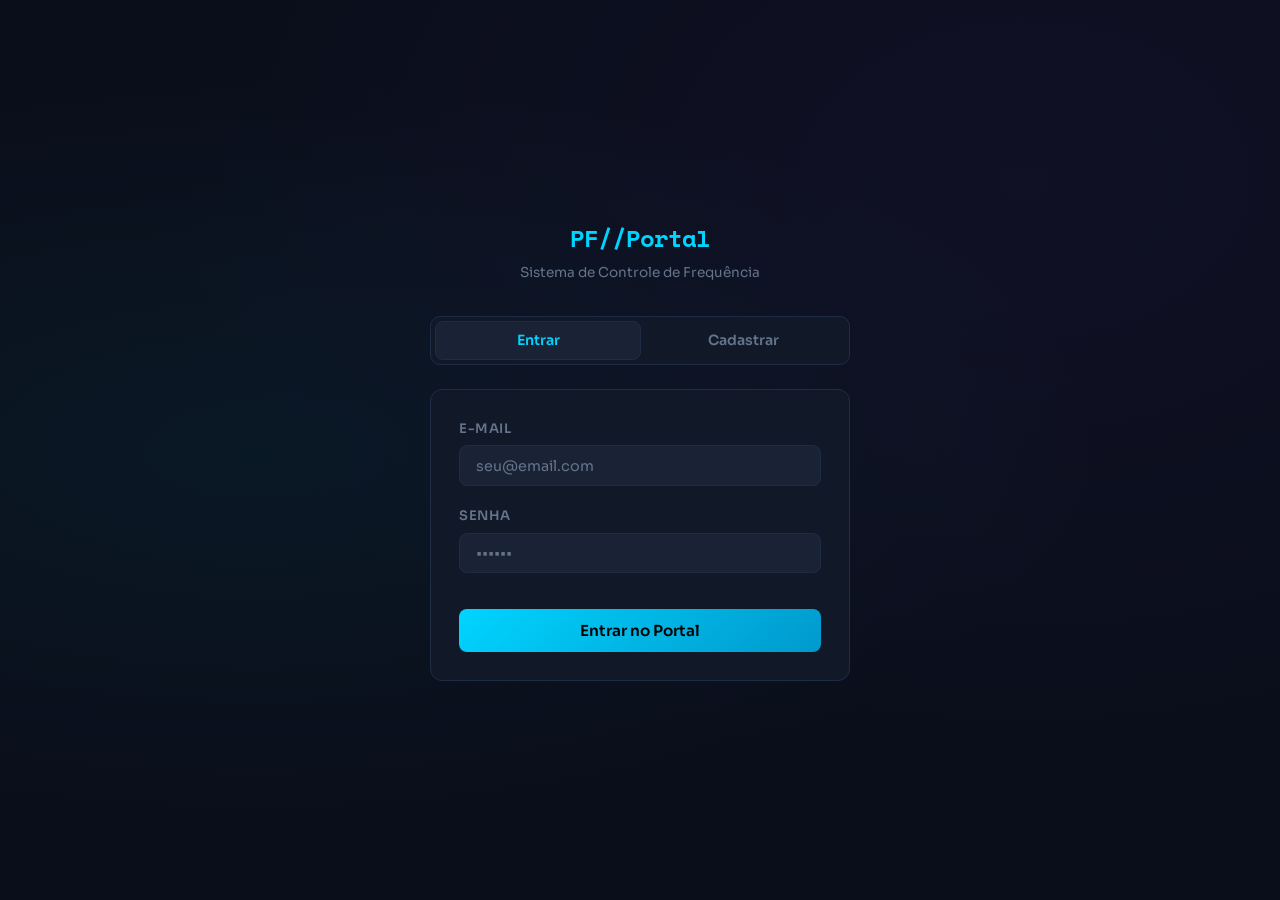
==== index.html @ 4fd6e5c7 "Add files via upload" ====
<!DOCTYPE html>
<html lang="pt-BR">
<head>
  <meta charset="UTF-8" />
  <meta name="viewport" content="width=device-width, initial-scale=1.0" />
  <title>Portal de Faltas — Acesso</title>
  <link rel="stylesheet" href="css/style.css" />
</head>
<body>
  <div class="auth-page">
    <div class="auth-box">
      <div class="auth-logo">
        <h1>PF<span>//</span>Portal</h1>
        <p>Sistema de Controle de Frequência</p>
      </div>

      <div class="auth-tabs">
        <button class="auth-tab active" id="tab-login" onclick="switchTab('login')">Entrar</button>
        <button class="auth-tab" id="tab-cadastro" onclick="switchTab('cadastro')">Cadastrar</button>
      </div>

      <!-- LOGIN FORM -->
      <div class="auth-form" id="form-login">
        <div id="login-msg"></div>
        <div class="form-group">
          <label class="form-label">E-mail</label>
          <input type="email" id="login-email" class="form-input" placeholder="seu@email.com" />
        </div>
        <div class="form-group">
          <label class="form-label">Senha</label>
          <input type="password" id="login-senha" class="form-input" placeholder="••••••" />
        </div>
        <button class="btn btn-primary btn-full btn-lg mt-2" onclick="doLogin()">Entrar no Portal</button>
      </div>

      <!-- CADASTRO FORM -->
      <div class="auth-form hidden" id="form-cadastro">
        <div id="cadastro-msg"></div>
        <div class="form-group">
          <label class="form-label">Nome completo</label>
          <input type="text" id="cad-nome" class="form-input" placeholder="Seu nome" />
        </div>
        <div class="form-group">
          <label class="form-label">E-mail</label>
          <input type="email" id="cad-email" class="form-input" placeholder="seu@email.com" />
        </div>
        <div class="form-group">
          <label class="form-label">Senha (mín. 6 caracteres)</label>
          <input type="password" id="cad-senha" class="form-input" placeholder="••••••" />
        </div>
        <button class="btn btn-primary btn-full btn-lg mt-2" onclick="doCadastro()">Criar Conta</button>
      </div>
    </div>
  </div>

  <script src="js/auth.js"></script>
  <script src="js/storage.js"></script>
  <script>
    // Redirect if already logged in
    if (Auth.getCurrentUser()) window.location.href = 'portal.html';

    function switchTab(tab) {
      document.getElementById('tab-login').classList.toggle('active', tab === 'login');
      document.getElementById('tab-cadastro').classList.toggle('active', tab === 'cadastro');
      document.getElementById('form-login').classList.toggle('hidden', tab !== 'login');
      document.getElementById('form-cadastro').classList.toggle('hidden', tab !== 'cadastro');
    }

    function showMsg(elId, msg, type) {
      const el = document.getElementById(elId);
      el.innerHTML = `<div class="alert alert-${type}">${msg}</div>`;
      setTimeout(() => el.innerHTML = '', 4000);
    }

    function doLogin() {
      const email = document.getElementById('login-email').value;
      const senha = document.getElementById('login-senha').value;
      const res = Auth.login(email, senha);
      if (!res.ok) return showMsg('login-msg', res.msg, 'error');
      window.location.href = 'portal.html';
    }

    function doCadastro() {
      const nome = document.getElementById('cad-nome').value;
      const email = document.getElementById('cad-email').value;
      const senha = document.getElementById('cad-senha').value;
      const res = Auth.register(nome, email, senha);
      if (!res.ok) return showMsg('cadastro-msg', res.msg, 'error');
      showMsg('cadastro-msg', 'Conta criada! Faça login.', 'success');
      setTimeout(() => switchTab('login'), 1500);
    }

    // Enter key support
    document.addEventListener('keydown', e => {
      if (e.key === 'Enter') {
        const active = document.getElementById('form-login').classList.contains('hidden') ? 'cadastro' : 'login';
        active === 'login' ? doLogin() : doCadastro();
      }
    });
  </script>
</body>
</html>
---- css/style.css ----
@import url('https://fonts.googleapis.com/css2?family=Space+Mono:wght@400;700&family=Sora:wght@300;400;500;600;700&display=swap');

:root {
  --bg: #0a0e1a;
  --surface: #111827;
  --surface2: #1a2235;
  --border: #1e2d45;
  --accent: #00d4ff;
  --accent2: #7c3aed;
  --danger: #ff4d6d;
  --warn: #f59e0b;
  --success: #10b981;
  --text: #e2e8f0;
  --text-muted: #64748b;
  --radius: 12px;
  --shadow: 0 4px 24px rgba(0,0,0,0.4);
}

*, *::before, *::after { box-sizing: border-box; margin: 0; padding: 0; }

body {
  font-family: 'Sora', sans-serif;
  background: var(--bg);
  color: var(--text);
  min-height: 100vh;
  line-height: 1.6;
}

/* ===== LAYOUT ===== */
.container { max-width: 1100px; margin: 0 auto; padding: 0 1.5rem; }
.page { min-height: 100vh; }

/* ===== NAVBAR ===== */
.navbar {
  background: rgba(17,24,39,0.9);
  backdrop-filter: blur(12px);
  border-bottom: 1px solid var(--border);
  padding: 0 1.5rem;
  height: 64px;
  display: flex;
  align-items: center;
  justify-content: space-between;
  position: sticky;
  top: 0;
  z-index: 100;
}

.navbar-brand {
  font-family: 'Space Mono', monospace;
  font-weight: 700;
  font-size: 1.1rem;
  color: var(--accent);
  text-decoration: none;
  letter-spacing: -0.5px;
}

.navbar-brand span { color: var(--text-muted); }

.navbar-right {
  display: flex;
  align-items: center;
  gap: 1rem;
}

.welcome-text {
  font-size: 0.85rem;
  color: var(--text-muted);
}

.welcome-text strong { color: var(--text); }

/* ===== BREADCRUMB ===== */
.breadcrumb {
  display: flex;
  align-items: center;
  gap: 0.5rem;
  padding: 1rem 0;
  font-size: 0.82rem;
  color: var(--text-muted);
}

.breadcrumb a { color: var(--accent); text-decoration: none; }
.breadcrumb a:hover { text-decoration: underline; }
.breadcrumb-sep { color: var(--border); }

/* ===== BUTTONS ===== */
.btn {
  display: inline-flex;
  align-items: center;
  gap: 0.4rem;
  padding: 0.55rem 1.1rem;
  border-radius: 8px;
  border: none;
  font-family: 'Sora', sans-serif;
  font-size: 0.88rem;
  font-weight: 600;
  cursor: pointer;
  transition: all 0.2s;
  text-decoration: none;
}

.btn-primary {
  background: linear-gradient(135deg, var(--accent), #0099cc);
  color: #000;
}
.btn-primary:hover { opacity: 0.85; transform: translateY(-1px); box-shadow: 0 4px 16px rgba(0,212,255,0.35); }

.btn-secondary {
  background: var(--surface2);
  color: var(--text);
  border: 1px solid var(--border);
}
.btn-secondary:hover { border-color: var(--accent); color: var(--accent); }

.btn-danger {
  background: rgba(255,77,109,0.15);
  color: var(--danger);
  border: 1px solid rgba(255,77,109,0.3);
}
.btn-danger:hover { background: rgba(255,77,109,0.25); }

.btn-success {
  background: rgba(16,185,129,0.15);
  color: var(--success);
  border: 1px solid rgba(16,185,129,0.3);
}
.btn-success:hover { background: rgba(16,185,129,0.25); }

.btn-warn {
  background: rgba(245,158,11,0.15);
  color: var(--warn);
  border: 1px solid rgba(245,158,11,0.3);
}
.btn-warn:hover { background: rgba(245,158,11,0.25); }

.btn-ghost {
  background: transparent;
  color: var(--text-muted);
  border: 1px solid var(--border);
}
.btn-ghost:hover { color: var(--text); border-color: var(--text-muted); }

.btn-sm { padding: 0.3rem 0.7rem; font-size: 0.78rem; }
.btn-lg { padding: 0.75rem 1.5rem; font-size: 0.95rem; }
.btn-full { width: 100%; justify-content: center; }

/* ===== FORMS ===== */
.form-group { margin-bottom: 1.2rem; }
.form-label { display: block; font-size: 0.82rem; font-weight: 600; color: var(--text-muted); margin-bottom: 0.4rem; text-transform: uppercase; letter-spacing: 0.5px; }

.form-input, .form-select {
  width: 100%;
  padding: 0.65rem 1rem;
  background: var(--surface2);
  border: 1px solid var(--border);
  border-radius: 8px;
  color: var(--text);
  font-family: 'Sora', sans-serif;
  font-size: 0.9rem;
  transition: border-color 0.2s;
  outline: none;
}

.form-input:focus, .form-select:focus {
  border-color: var(--accent);
  box-shadow: 0 0 0 3px rgba(0,212,255,0.1);
}

.form-input::placeholder { color: var(--text-muted); }

.form-row { display: grid; grid-template-columns: 1fr 1fr; gap: 1rem; }
@media (max-width: 500px) { .form-row { grid-template-columns: 1fr; } }

/* ===== CARDS ===== */
.card {
  background: var(--surface);
  border: 1px solid var(--border);
  border-radius: var(--radius);
  padding: 1.5rem;
  transition: border-color 0.2s, transform 0.2s;
}

.card:hover { border-color: rgba(0,212,255,0.25); }
.card-clickable { cursor: pointer; }
.card-clickable:hover { transform: translateY(-2px); box-shadow: var(--shadow); }

.card-header {
  display: flex;
  align-items: center;
  justify-content: space-between;
  margin-bottom: 1rem;
}

.card-title { font-size: 1rem; font-weight: 700; }
.card-subtitle { font-size: 0.8rem; color: var(--text-muted); margin-top: 0.2rem; }

/* ===== GRID ===== */
.grid-2 { display: grid; grid-template-columns: repeat(auto-fill, minmax(280px, 1fr)); gap: 1rem; }
.grid-3 { display: grid; grid-template-columns: repeat(auto-fill, minmax(220px, 1fr)); gap: 1rem; }

/* ===== SECTION HEADER ===== */
.section-header {
  display: flex;
  align-items: center;
  justify-content: space-between;
  margin-bottom: 1.5rem;
  padding-bottom: 1rem;
  border-bottom: 1px solid var(--border);
}

.section-title { font-size: 1.3rem; font-weight: 700; }
.section-count { font-size: 0.8rem; color: var(--text-muted); font-family: 'Space Mono', monospace; }

/* ===== BADGE ===== */
.badge {
  display: inline-flex;
  align-items: center;
  padding: 0.2rem 0.6rem;
  border-radius: 999px;
  font-size: 0.72rem;
  font-weight: 700;
  font-family: 'Space Mono', monospace;
}

.badge-accent { background: rgba(0,212,255,0.15); color: var(--accent); }
.badge-warn { background: rgba(245,158,11,0.15); color: var(--warn); }
.badge-danger { background: rgba(255,77,109,0.15); color: var(--danger); }
.badge-success { background: rgba(16,185,129,0.15); color: var(--success); }
.badge-muted { background: var(--surface2); color: var(--text-muted); }

/* ===== TABS ===== */
.tabs {
  display: flex;
  gap: 0.25rem;
  background: var(--surface);
  border: 1px solid var(--border);
  border-radius: 10px;
  padding: 0.25rem;
  margin-bottom: 2rem;
}

.tab-btn {
  flex: 1;
  padding: 0.6rem 1rem;
  border: none;
  background: transparent;
  color: var(--text-muted);
  font-family: 'Sora', sans-serif;
  font-size: 0.85rem;
  font-weight: 600;
  cursor: pointer;
  border-radius: 8px;
  transition: all 0.2s;
}

.tab-btn.active {
  background: var(--surface2);
  color: var(--accent);
  border: 1px solid var(--border);
}

.tab-content { display: none; }
.tab-content.active { display: block; }

/* ===== ALERTS ===== */
.alert {
  padding: 0.75rem 1rem;
  border-radius: 8px;
  font-size: 0.85rem;
  margin-bottom: 1rem;
  display: flex;
  align-items: flex-start;
  gap: 0.5rem;
  animation: slideIn 0.3s ease;
}

@keyframes slideIn {
  from { opacity: 0; transform: translateY(-8px); }
  to { opacity: 1; transform: translateY(0); }
}

.alert-error { background: rgba(255,77,109,0.12); border: 1px solid rgba(255,77,109,0.3); color: #ff8099; }
.alert-success { background: rgba(16,185,129,0.12); border: 1px solid rgba(16,185,129,0.3); color: #34d399; }
.alert-warn { background: rgba(245,158,11,0.12); border: 1px solid rgba(245,158,11,0.3); color: var(--warn); }

/* ===== TABLE ===== */
.table-wrap { overflow-x: auto; border-radius: var(--radius); border: 1px solid var(--border); }

table {
  width: 100%;
  border-collapse: collapse;
  font-size: 0.88rem;
}

thead { background: var(--surface2); }
th { padding: 0.75rem 1rem; text-align: left; font-size: 0.75rem; color: var(--text-muted); text-transform: uppercase; letter-spacing: 0.5px; font-weight: 700; }
td { padding: 0.75rem 1rem; border-top: 1px solid var(--border); }
tr:hover td { background: rgba(255,255,255,0.02); }

/* ===== ALUNO ALERT STATES ===== */
.aluno-row.alert-consecutiva td:first-child { color: var(--danger); }
.aluno-alert-tag {
  display: inline-flex;
  align-items: center;
  gap: 0.3rem;
  font-size: 0.75rem;
  padding: 0.15rem 0.5rem;
  border-radius: 4px;
  margin-top: 0.2rem;
}

.tag-consecutiva { background: rgba(255,77,109,0.15); color: var(--danger); }
.tag-baixa-presenca { background: rgba(245,158,11,0.15); color: var(--warn); }

/* ===== FREQUENCIA ===== */
.freq-grid { display: flex; flex-direction: column; gap: 1rem; }

.freq-aula-card {
  background: var(--surface);
  border: 1px solid var(--border);
  border-radius: var(--radius);
  overflow: hidden;
}

.freq-aula-header {
  display: flex;
  align-items: center;
  justify-content: space-between;
  padding: 0.85rem 1.2rem;
  background: var(--surface2);
  border-bottom: 1px solid var(--border);
}

.freq-aula-title { font-weight: 700; font-size: 0.9rem; }
.freq-aula-date { font-size: 0.78rem; color: var(--text-muted); font-family: 'Space Mono', monospace; }

.freq-aluno-list { padding: 0.75rem 1.2rem; display: flex; flex-direction: column; gap: 0.5rem; }

.freq-aluno-item {
  display: flex;
  align-items: center;
  justify-content: space-between;
  padding: 0.5rem 0.75rem;
  border-radius: 8px;
  background: rgba(255,255,255,0.02);
}

.freq-aluno-name { font-size: 0.88rem; font-weight: 500; }
.freq-aluno-name.faltou { color: var(--danger); }

.freq-toggle {
  display: flex;
  gap: 0.4rem;
}

.btn-presenca {
  padding: 0.25rem 0.7rem;
  border-radius: 6px;
  border: 1px solid;
  font-size: 0.78rem;
  font-weight: 700;
  cursor: pointer;
  font-family: 'Sora', sans-serif;
  transition: all 0.15s;
}

.btn-presenca.presente {
  background: rgba(16,185,129,0.2);
  color: var(--success);
  border-color: rgba(16,185,129,0.4);
}
.btn-presenca.faltou {
  background: rgba(255,77,109,0.2);
  color: var(--danger);
  border-color: rgba(255,77,109,0.4);
}
.btn-presenca.inativo {
  background: transparent;
  color: var(--text-muted);
  border-color: var(--border);
}

/* ===== LOGIN PAGE ===== */
.auth-page {
  min-height: 100vh;
  display: flex;
  align-items: center;
  justify-content: center;
  padding: 2rem;
  background: radial-gradient(ellipse at 20% 50%, rgba(0,212,255,0.05) 0%, transparent 60%),
              radial-gradient(ellipse at 80% 20%, rgba(124,58,237,0.05) 0%, transparent 60%),
              var(--bg);
}

.auth-box {
  width: 100%;
  max-width: 420px;
}

.auth-logo {
  text-align: center;
  margin-bottom: 2rem;
}

.auth-logo h1 {
  font-family: 'Space Mono', monospace;
  font-size: 1.5rem;
  color: var(--accent);
  letter-spacing: -1px;
}

.auth-logo p {
  color: var(--text-muted);
  font-size: 0.85rem;
  margin-top: 0.25rem;
}

.auth-tabs {
  display: flex;
  background: var(--surface);
  border: 1px solid var(--border);
  border-radius: 10px;
  padding: 0.25rem;
  margin-bottom: 1.5rem;
}

.auth-tab {
  flex: 1;
  padding: 0.6rem;
  border: none;
  background: transparent;
  color: var(--text-muted);
  font-family: 'Sora', sans-serif;
  font-size: 0.88rem;
  font-weight: 600;
  cursor: pointer;
  border-radius: 8px;
  transition: all 0.2s;
}

.auth-tab.active {
  background: var(--surface2);
  color: var(--accent);
  border: 1px solid var(--border);
}

.auth-form { background: var(--surface); border: 1px solid var(--border); border-radius: var(--radius); padding: 1.75rem; }

/* ===== MODAL ===== */
.modal-overlay {
  position: fixed;
  inset: 0;
  background: rgba(0,0,0,0.7);
  backdrop-filter: blur(4px);
  display: flex;
  align-items: center;
  justify-content: center;
  z-index: 1000;
  padding: 1rem;
  animation: fadeIn 0.2s ease;
}

@keyframes fadeIn { from { opacity: 0; } to { opacity: 1; } }

.modal {
  background: var(--surface);
  border: 1px solid var(--border);
  border-radius: var(--radius);
  padding: 1.75rem;
  width: 100%;
  max-width: 480px;
  animation: scaleIn 0.2s ease;
}

@keyframes scaleIn { from { opacity:0; transform: scale(0.96); } to { opacity:1; transform: scale(1); } }

.modal-header {
  display: flex;
  align-items: center;
  justify-content: space-between;
  margin-bottom: 1.5rem;
}

.modal-title { font-size: 1.1rem; font-weight: 700; }

.modal-close {
  background: transparent;
  border: none;
  color: var(--text-muted);
  cursor: pointer;
  font-size: 1.2rem;
  line-height: 1;
  padding: 0.25rem;
}
.modal-close:hover { color: var(--text); }

.modal-footer { display: flex; gap: 0.75rem; justify-content: flex-end; margin-top: 1.5rem; }

/* ===== STAT BOXES ===== */
.stats-row { display: grid; grid-template-columns: repeat(auto-fit, minmax(140px, 1fr)); gap: 1rem; margin-bottom: 2rem; }

.stat-box {
  background: var(--surface);
  border: 1px solid var(--border);
  border-radius: var(--radius);
  padding: 1.2rem 1.4rem;
}

.stat-label { font-size: 0.72rem; color: var(--text-muted); text-transform: uppercase; letter-spacing: 0.5px; font-weight: 700; margin-bottom: 0.3rem; }
.stat-value { font-family: 'Space Mono', monospace; font-size: 1.8rem; font-weight: 700; color: var(--accent); line-height: 1; }
.stat-sub { font-size: 0.75rem; color: var(--text-muted); margin-top: 0.2rem; }

/* ===== PROGRESS BAR ===== */
.progress-wrap { background: var(--border); border-radius: 99px; height: 6px; overflow: hidden; margin-top: 0.4rem; }
.progress-bar { height: 100%; border-radius: 99px; transition: width 0.5s ease; }
.progress-good { background: var(--success); }
.progress-warn { background: var(--warn); }
.progress-bad { background: var(--danger); }

/* ===== EMPTY STATE ===== */
.empty-state {
  text-align: center;
  padding: 3rem 1rem;
  color: var(--text-muted);
}
.empty-state .empty-icon { font-size: 2.5rem; margin-bottom: 0.75rem; }
.empty-state h3 { font-size: 1rem; color: var(--text); margin-bottom: 0.5rem; }
.empty-state p { font-size: 0.85rem; }

/* ===== SCROLLBAR ===== */
::-webkit-scrollbar { width: 6px; height: 6px; }
::-webkit-scrollbar-track { background: var(--bg); }
::-webkit-scrollbar-thumb { background: var(--border); border-radius: 99px; }
::-webkit-scrollbar-thumb:hover { background: var(--text-muted); }

/* ===== MISC ===== */
.hidden { display: none !important; }
.mt-1 { margin-top: 0.5rem; }
.mt-2 { margin-top: 1rem; }
.mt-3 { margin-top: 1.5rem; }
.mb-2 { margin-bottom: 1rem; }
.flex { display: flex; }
.items-center { align-items: center; }
.gap-2 { gap: 0.5rem; }
.gap-3 { gap: 1rem; }
.text-muted { color: var(--text-muted); font-size: 0.85rem; }
.text-danger { color: var(--danger); }
.text-success { color: var(--success); }
.text-warn { color: var(--warn); }
.font-mono { font-family: 'Space Mono', monospace; }
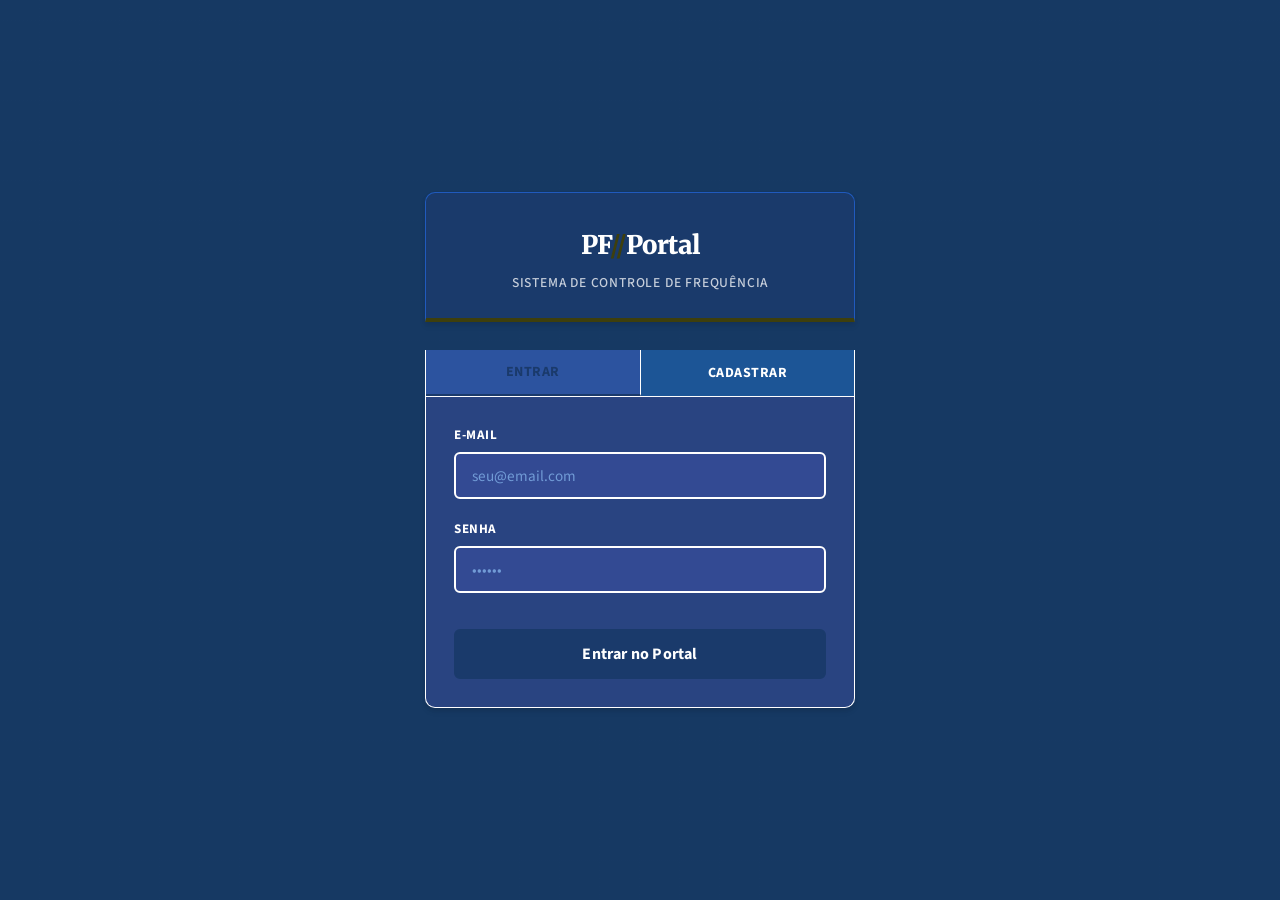
==== commit 4dddcdf7: "Initial commit" ====
--- a/index.html
+++ b/index.html
@@ -13,12 +13,12 @@
         <h1>PF<span>//</span>Portal</h1>
         <p>Sistema de Controle de Frequência</p>
       </div>
-
+ 
       <div class="auth-tabs">
         <button class="auth-tab active" id="tab-login" onclick="switchTab('login')">Entrar</button>
         <button class="auth-tab" id="tab-cadastro" onclick="switchTab('cadastro')">Cadastrar</button>
       </div>
-
+ 
       <!-- LOGIN FORM -->
       <div class="auth-form" id="form-login">
         <div id="login-msg"></div>
@@ -32,7 +32,7 @@
         </div>
         <button class="btn btn-primary btn-full btn-lg mt-2" onclick="doLogin()">Entrar no Portal</button>
       </div>
-
+ 
       <!-- CADASTRO FORM -->
       <div class="auth-form hidden" id="form-cadastro">
         <div id="cadastro-msg"></div>
@@ -52,26 +52,26 @@
       </div>
     </div>
   </div>
-
+ 
   <script src="js/auth.js"></script>
   <script src="js/storage.js"></script>
   <script>
     // Redirect if already logged in
     if (Auth.getCurrentUser()) window.location.href = 'portal.html';
-
+ 
     function switchTab(tab) {
       document.getElementById('tab-login').classList.toggle('active', tab === 'login');
       document.getElementById('tab-cadastro').classList.toggle('active', tab === 'cadastro');
       document.getElementById('form-login').classList.toggle('hidden', tab !== 'login');
       document.getElementById('form-cadastro').classList.toggle('hidden', tab !== 'cadastro');
     }
-
+ 
     function showMsg(elId, msg, type) {
       const el = document.getElementById(elId);
       el.innerHTML = `<div class="alert alert-${type}">${msg}</div>`;
       setTimeout(() => el.innerHTML = '', 4000);
     }
-
+ 
     function doLogin() {
       const email = document.getElementById('login-email').value;
       const senha = document.getElementById('login-senha').value;
@@ -79,7 +79,7 @@
       if (!res.ok) return showMsg('login-msg', res.msg, 'error');
       window.location.href = 'portal.html';
     }
-
+ 
     function doCadastro() {
       const nome = document.getElementById('cad-nome').value;
       const email = document.getElementById('cad-email').value;
@@ -89,7 +89,7 @@
       showMsg('cadastro-msg', 'Conta criada! Faça login.', 'success');
       setTimeout(() => switchTab('login'), 1500);
     }
-
+ 
     // Enter key support
     document.addEventListener('keydown', e => {
       if (e.key === 'Enter') {
@@ -99,4 +99,4 @@
     });
   </script>
 </body>
-</html>
+</html>
--- a/css/style.css
+++ b/css/style.css
@@ -1,74 +1,104 @@
-@import url('https://fonts.googleapis.com/css2?family=Space+Mono:wght@400;700&family=Sora:wght@300;400;500;600;700&display=swap');
-
+@import url('https://fonts.googleapis.com/css2?family=Merriweather:wght@400;700;900&family=Source+Sans+3:wght@400;500;600;700&display=swap');
+ 
 :root {
-  --bg: #0a0e1a;
-  --surface: #111827;
-  --surface2: #1a2235;
-  --border: #1e2d45;
-  --accent: #00d4ff;
-  --accent2: #7c3aed;
-  --danger: #ff4d6d;
-  --warn: #f59e0b;
-  --success: #10b981;
-  --text: #e2e8f0;
-  --text-muted: #64748b;
-  --radius: 12px;
-  --shadow: 0 4px 24px rgba(0,0,0,0.4);
-}
-
+  /* Paleta institucional escolar */
+  --bg: #032a57b9;
+  --surface: #4252aa6e;
+  --surface2: #1c5596;
+  --border: #ffffff;
+  --border-strong: #ffffff;
+ 
+  --primary: #1a3a6b;       /* azul escuro institucional */
+  --primary-dark: #205abd;
+  --primary-light: #0f3577;
+  --primary-bg: #1a3253;
+ 
+  --accent: #3e3f0d;        /* dourado escolar */
+  --accent-dark: #110c00;
+  --accent-bg: #79715d;
+ 
+  --danger: #a73d3d;
+  --danger-bg: #99616194;
+  --warn: #da6a14b7;
+  --warn-bg: #5c4c0b;
+  --success: #38724e;
+  --success-bg: #dcfce7;
+ 
+  --text: #ffffff;
+  --text-muted: #ffffff;
+  --text-light: #719bd6;
+ 
+  --radius: 6px;
+  --radius-lg: 10px;
+  --shadow-sm: 0 1px 3px rgba(0,0,0,0.1), 0 1px 2px rgba(0,0,0,0.06);
+  --shadow: 0 4px 6px rgba(0,0,0,0.07), 0 2px 4px rgba(0,0,0,0.06);
+  --shadow-lg: 0 10px 25px rgba(0,0,0,0.1), 0 4px 10px rgba(0,0,0,0.05);
+}
+ 
 *, *::before, *::after { box-sizing: border-box; margin: 0; padding: 0; }
-
+ 
 body {
-  font-family: 'Sora', sans-serif;
+  font-family: 'Source Sans 3', sans-serif;
   background: var(--bg);
   color: var(--text);
   min-height: 100vh;
   line-height: 1.6;
-}
-
+  font-size: 15px;
+}
+ 
 /* ===== LAYOUT ===== */
 .container { max-width: 1100px; margin: 0 auto; padding: 0 1.5rem; }
 .page { min-height: 100vh; }
-
+ 
 /* ===== NAVBAR ===== */
 .navbar {
-  background: rgba(17,24,39,0.9);
-  backdrop-filter: blur(12px);
-  border-bottom: 1px solid var(--border);
-  padding: 0 1.5rem;
-  height: 64px;
+  background: var(--primary);
+  border-bottom: 8px solid var(--accent);
+  padding: 0 1.8rem;
+  height: 68px;
   display: flex;
   align-items: center;
   justify-content: space-between;
   position: sticky;
   top: 0;
   z-index: 100;
-}
-
+  box-shadow: var(--shadow);
+}
+ 
 .navbar-brand {
-  font-family: 'Space Mono', monospace;
-  font-weight: 700;
-  font-size: 1.1rem;
+  font-family: 'Merriweather', serif;
+  font-weight: 900;
+  font-size: 1.15rem;
+  color: #ffffff;
+  text-decoration: none;
+  letter-spacing: 0.3px;
+  display: flex;
+  align-items: center;
+  gap: 0.6rem;
+}
+ 
+.navbar-brand::before {
+  content: '🎓';
+  font-size: 1.3rem;
+}
+ 
+.navbar-brand span {
   color: var(--accent);
-  text-decoration: none;
-  letter-spacing: -0.5px;
-}
-
-.navbar-brand span { color: var(--text-muted); }
-
+}
+ 
 .navbar-right {
   display: flex;
   align-items: center;
   gap: 1rem;
 }
-
+ 
 .welcome-text {
-  font-size: 0.85rem;
-  color: var(--text-muted);
-}
-
-.welcome-text strong { color: var(--text); }
-
+  font-size: 0.875rem;
+  color: rgba(255,255,255,0.75);
+}
+ 
+.welcome-text strong { color: #ffffff; }
+ 
 /* ===== BREADCRUMB ===== */
 .breadcrumb {
   display: flex;
@@ -77,127 +107,197 @@
   padding: 1rem 0;
   font-size: 0.82rem;
   color: var(--text-muted);
-}
-
-.breadcrumb a { color: var(--accent); text-decoration: none; }
+  background: transparent;
+}
+ 
+.breadcrumb a { color: var(--primary-light); text-decoration: none; font-weight: 600; }
 .breadcrumb a:hover { text-decoration: underline; }
-.breadcrumb-sep { color: var(--border); }
-
+.breadcrumb-sep { color: var(--border-strong); }
+ 
 /* ===== BUTTONS ===== */
 .btn {
   display: inline-flex;
   align-items: center;
+  justify-content: center;
   gap: 0.4rem;
-  padding: 0.55rem 1.1rem;
-  border-radius: 8px;
-  border: none;
-  font-family: 'Sora', sans-serif;
-  font-size: 0.88rem;
-  font-weight: 600;
+  padding: 0.55rem 1.2rem;
+  border-radius: var(--radius);
+  border: 2px solid transparent;
+  font-family: 'Source Sans 3', sans-serif;
+  font-size: 0.9rem;
+  font-weight: 700;
   cursor: pointer;
-  transition: all 0.2s;
+  transition: all 0.15s ease;
   text-decoration: none;
-}
-
+  letter-spacing: 0.2px;
+}
+ 
 .btn-primary {
-  background: linear-gradient(135deg, var(--accent), #0099cc);
-  color: #000;
-}
-.btn-primary:hover { opacity: 0.85; transform: translateY(-1px); box-shadow: 0 4px 16px rgba(0,212,255,0.35); }
-
+  background: var(--primary);
+  color: #ffffff;
+  border-color: var(--primary);
+}
+.btn-primary:hover {
+  background: var(--primary-dark);
+  border-color: var(--primary-dark);
+  box-shadow: var(--shadow);
+  transform: translateY(-1px);
+}
+ 
 .btn-secondary {
-  background: var(--surface2);
-  color: var(--text);
-  border: 1px solid var(--border);
-}
-.btn-secondary:hover { border-color: var(--accent); color: var(--accent); }
-
+  background: var(--surface);
+  color: var(--primary);
+  border-color: var(--primary);
+}
+.btn-secondary:hover {
+  background: var(--primary-bg);
+}
+ 
+.btn-accent {
+  background: var(--accent);
+  color: #ffffff;
+  border-color: var(--accent);
+}
+.btn-accent:hover {
+  background: var(--accent-dark);
+  border-color: var(--accent-dark);
+  transform: translateY(-1px);
+}
+ 
 .btn-danger {
-  background: rgba(255,77,109,0.15);
+  background: var(--surface);
   color: var(--danger);
-  border: 1px solid rgba(255,77,109,0.3);
-}
-.btn-danger:hover { background: rgba(255,77,109,0.25); }
-
+  border-color: var(--danger);
+}
+.btn-danger:hover {
+  background: var(--danger-bg);
+  transform: translateY(-1px);
+}
+ 
 .btn-success {
-  background: rgba(16,185,129,0.15);
+  background: var(--surface);
   color: var(--success);
-  border: 1px solid rgba(16,185,129,0.3);
-}
-.btn-success:hover { background: rgba(16,185,129,0.25); }
-
+  border-color: var(--success);
+}
+.btn-success:hover { background: var(--success-bg); }
+ 
 .btn-warn {
-  background: rgba(245,158,11,0.15);
+  background: var(--surface);
   color: var(--warn);
-  border: 1px solid rgba(245,158,11,0.3);
-}
-.btn-warn:hover { background: rgba(245,158,11,0.25); }
-
+  border-color: var(--warn);
+}
+.btn-warn:hover { background: var(--warn-bg); }
+ 
 .btn-ghost {
   background: transparent;
   color: var(--text-muted);
-  border: 1px solid var(--border);
-}
-.btn-ghost:hover { color: var(--text); border-color: var(--text-muted); }
-
-.btn-sm { padding: 0.3rem 0.7rem; font-size: 0.78rem; }
-.btn-lg { padding: 0.75rem 1.5rem; font-size: 0.95rem; }
-.btn-full { width: 100%; justify-content: center; }
-
+  border-color: var(--border);
+}
+.btn-ghost:hover {
+  background: var(--surface2);
+  color: var(--text);
+  border-color: var(--border-strong);
+}
+ 
+/* Botão de sair especial na navbar */
+.navbar .btn-ghost {
+  color: rgba(255,255,255,0.8);
+  border-color: rgba(255,255,255,0.3);
+  background: transparent;
+}
+.navbar .btn-ghost:hover {
+  color: #ffffff;
+  background: rgba(255,255,255,0.15);
+  border-color: rgba(255,255,255,0.6);
+}
+ 
+.btn-sm { padding: 0.3rem 0.75rem; font-size: 0.8rem; }
+.btn-lg { padding: 0.75rem 1.75rem; font-size: 1rem; }
+.btn-full { width: 100%; }
+ 
 /* ===== FORMS ===== */
-.form-group { margin-bottom: 1.2rem; }
-.form-label { display: block; font-size: 0.82rem; font-weight: 600; color: var(--text-muted); margin-bottom: 0.4rem; text-transform: uppercase; letter-spacing: 0.5px; }
-
+.form-group { margin-bottom: 1.25rem; }
+ 
+.form-label {
+  display: block;
+  font-size: 0.82rem;
+  font-weight: 700;
+  color: var(--text);
+  margin-bottom: 0.4rem;
+  text-transform: uppercase;
+  letter-spacing: 0.6px;
+}
+ 
 .form-input, .form-select {
   width: 100%;
   padding: 0.65rem 1rem;
-  background: var(--surface2);
-  border: 1px solid var(--border);
-  border-radius: 8px;
+  background: var(--surface);
+  border: 2px solid var(--border);
+  border-radius: var(--radius);
   color: var(--text);
-  font-family: 'Sora', sans-serif;
-  font-size: 0.9rem;
-  transition: border-color 0.2s;
+  font-family: 'Source Sans 3', sans-serif;
+  font-size: 0.95rem;
+  transition: border-color 0.15s, box-shadow 0.15s;
   outline: none;
 }
-
+ 
 .form-input:focus, .form-select:focus {
-  border-color: var(--accent);
-  box-shadow: 0 0 0 3px rgba(0,212,255,0.1);
-}
-
-.form-input::placeholder { color: var(--text-muted); }
-
+  border-color: var(--primary);
+  box-shadow: 0 0 0 3px rgba(26,58,107,0.12);
+}
+ 
+.form-input::placeholder { color: var(--text-light); }
+ 
 .form-row { display: grid; grid-template-columns: 1fr 1fr; gap: 1rem; }
 @media (max-width: 500px) { .form-row { grid-template-columns: 1fr; } }
-
+ 
 /* ===== CARDS ===== */
 .card {
   background: var(--surface);
   border: 1px solid var(--border);
-  border-radius: var(--radius);
+  border-radius: var(--radius-lg);
   padding: 1.5rem;
-  transition: border-color 0.2s, transform 0.2s;
-}
-
-.card:hover { border-color: rgba(0,212,255,0.25); }
+  box-shadow: var(--shadow-sm);
+  transition: box-shadow 0.2s, transform 0.2s, border-color 0.2s;
+}
+ 
+.card:hover { border-color: var(--border-strong); }
 .card-clickable { cursor: pointer; }
-.card-clickable:hover { transform: translateY(-2px); box-shadow: var(--shadow); }
-
+.card-clickable:hover {
+  transform: translateY(-2px);
+  box-shadow: var(--shadow-lg);
+  border-color: var(--primary);
+}
+ 
+/* Faixa azul no topo de cada card */
+.card::before {
+  content: '';
+  display: block;
+  height: 4px;
+  background: var(--primary);
+  border-radius: var(--radius-lg) var(--radius-lg) 0 0;
+  margin: -1.5rem -1.5rem 1.25rem -1.5rem;
+}
+ 
 .card-header {
   display: flex;
-  align-items: center;
+  align-items: flex-start;
   justify-content: space-between;
   margin-bottom: 1rem;
 }
-
-.card-title { font-size: 1rem; font-weight: 700; }
+ 
+.card-title {
+  font-family: 'Merriweather', serif;
+  font-size: 0.95rem;
+  font-weight: 700;
+  color: var(--primary);
+}
 .card-subtitle { font-size: 0.8rem; color: var(--text-muted); margin-top: 0.2rem; }
-
+ 
 /* ===== GRID ===== */
-.grid-2 { display: grid; grid-template-columns: repeat(auto-fill, minmax(280px, 1fr)); gap: 1rem; }
+.grid-2 { display: grid; grid-template-columns: repeat(auto-fill, minmax(290px, 1fr)); gap: 1.25rem; }
 .grid-3 { display: grid; grid-template-columns: repeat(auto-fill, minmax(220px, 1fr)); gap: 1rem; }
-
+ 
 /* ===== SECTION HEADER ===== */
 .section-header {
   display: flex;
@@ -205,181 +305,218 @@
   justify-content: space-between;
   margin-bottom: 1.5rem;
   padding-bottom: 1rem;
-  border-bottom: 1px solid var(--border);
-}
-
-.section-title { font-size: 1.3rem; font-weight: 700; }
-.section-count { font-size: 0.8rem; color: var(--text-muted); font-family: 'Space Mono', monospace; }
-
+  border-bottom: 2px solid var(--border);
+}
+ 
+.section-title {
+  font-family: 'Merriweather', serif;
+  font-size: 1.25rem;
+  font-weight: 700;
+  color: var(--primary);
+}
+.section-count {
+  font-size: 0.78rem;
+  color: var(--text-muted);
+  font-weight: 600;
+  text-transform: uppercase;
+  letter-spacing: 0.5px;
+}
+ 
 /* ===== BADGE ===== */
 .badge {
   display: inline-flex;
   align-items: center;
-  padding: 0.2rem 0.6rem;
-  border-radius: 999px;
+  padding: 0.2rem 0.65rem;
+  border-radius: 4px;
   font-size: 0.72rem;
   font-weight: 700;
-  font-family: 'Space Mono', monospace;
-}
-
-.badge-accent { background: rgba(0,212,255,0.15); color: var(--accent); }
-.badge-warn { background: rgba(245,158,11,0.15); color: var(--warn); }
-.badge-danger { background: rgba(255,77,109,0.15); color: var(--danger); }
-.badge-success { background: rgba(16,185,129,0.15); color: var(--success); }
-.badge-muted { background: var(--surface2); color: var(--text-muted); }
-
+  letter-spacing: 0.3px;
+  text-transform: uppercase;
+  border: 1px solid transparent;
+}
+ 
+.badge-accent  { background: var(--primary-bg);  color: var(--primary);       border-color: #b3c8e8; }
+.badge-warn    { background: var(--warn-bg);      color: var(--warn);          border-color: #fcd34d; }
+.badge-danger  { background: var(--danger-bg);    color: var(--danger);        border-color: #fca5a5; }
+.badge-success { background: var(--success-bg);   color: var(--success);       border-color: #86efac; }
+.badge-muted   { background: var(--surface2);     color: var(--text-muted);    border-color: var(--border); }
+ 
 /* ===== TABS ===== */
 .tabs {
   display: flex;
-  gap: 0.25rem;
-  background: var(--surface);
-  border: 1px solid var(--border);
-  border-radius: 10px;
-  padding: 0.25rem;
+  gap: 0;
+  background: var(--surface);
+  border: 2px solid var(--border);
+  border-radius: var(--radius);
+  padding: 0;
   margin-bottom: 2rem;
-}
-
+  overflow: hidden;
+}
+ 
 .tab-btn {
   flex: 1;
-  padding: 0.6rem 1rem;
+  padding: 0.75rem 1rem;
   border: none;
-  background: transparent;
+  border-right: 2px solid var(--border);
+  background: var(--surface2);
   color: var(--text-muted);
-  font-family: 'Sora', sans-serif;
-  font-size: 0.85rem;
-  font-weight: 600;
+  font-family: 'Source Sans 3', sans-serif;
+  font-size: 0.88rem;
+  font-weight: 700;
   cursor: pointer;
-  border-radius: 8px;
-  transition: all 0.2s;
-}
-
+  transition: all 0.15s;
+  text-transform: uppercase;
+  letter-spacing: 0.5px;
+}
+.tab-btn:last-child { border-right: none; }
+ 
 .tab-btn.active {
-  background: var(--surface2);
-  color: var(--accent);
-  border: 1px solid var(--border);
-}
-
+  background: var(--primary);
+  color: #ffffff;
+  border-right-color: var(--primary-dark);
+}
+ 
 .tab-content { display: none; }
-.tab-content.active { display: block; }
-
+.tab-content.active { display: block; animation: tabIn 0.2s ease; }
+@keyframes tabIn { from { opacity: 0; transform: translateY(4px); } to { opacity: 1; transform: translateY(0); } }
+ 
 /* ===== ALERTS ===== */
 .alert {
+  padding: 0.8rem 1rem;
+  border-radius: var(--radius);
+  font-size: 0.875rem;
+  font-weight: 500;
+  margin-bottom: 1rem;
+  display: flex;
+  align-items: flex-start;
+  gap: 0.6rem;
+  border-left: 4px solid;
+  animation: slideIn 0.25s ease;
+}
+ 
+@keyframes slideIn {
+  from { opacity: 0; transform: translateY(-6px); }
+  to   { opacity: 1; transform: translateY(0); }
+}
+ 
+.alert-error   { background: var(--danger-bg);  border-color: var(--danger);  color: var(--danger); }
+.alert-success { background: var(--success-bg); border-color: var(--success); color: var(--success); }
+.alert-warn    { background: var(--warn-bg);    border-color: var(--warn);    color: var(--warn); }
+ 
+/* ===== TABLE ===== */
+.table-wrap {
+  overflow-x: auto;
+  border-radius: var(--radius);
+  border: 1px solid var(--border);
+  box-shadow: var(--shadow-sm);
+}
+ 
+table { width: 100%; border-collapse: collapse; font-size: 0.9rem; }
+ 
+thead { background: var(--primary); }
+th {
   padding: 0.75rem 1rem;
-  border-radius: 8px;
-  font-size: 0.85rem;
-  margin-bottom: 1rem;
-  display: flex;
-  align-items: flex-start;
-  gap: 0.5rem;
-  animation: slideIn 0.3s ease;
-}
-
-@keyframes slideIn {
-  from { opacity: 0; transform: translateY(-8px); }
-  to { opacity: 1; transform: translateY(0); }
-}
-
-.alert-error { background: rgba(255,77,109,0.12); border: 1px solid rgba(255,77,109,0.3); color: #ff8099; }
-.alert-success { background: rgba(16,185,129,0.12); border: 1px solid rgba(16,185,129,0.3); color: #34d399; }
-.alert-warn { background: rgba(245,158,11,0.12); border: 1px solid rgba(245,158,11,0.3); color: var(--warn); }
-
-/* ===== TABLE ===== */
-.table-wrap { overflow-x: auto; border-radius: var(--radius); border: 1px solid var(--border); }
-
-table {
-  width: 100%;
-  border-collapse: collapse;
-  font-size: 0.88rem;
-}
-
-thead { background: var(--surface2); }
-th { padding: 0.75rem 1rem; text-align: left; font-size: 0.75rem; color: var(--text-muted); text-transform: uppercase; letter-spacing: 0.5px; font-weight: 700; }
-td { padding: 0.75rem 1rem; border-top: 1px solid var(--border); }
-tr:hover td { background: rgba(255,255,255,0.02); }
-
+  text-align: left;
+  font-size: 0.75rem;
+  color: #ffffff;
+  text-transform: uppercase;
+  letter-spacing: 0.7px;
+  font-weight: 700;
+  font-family: 'Source Sans 3', sans-serif;
+}
+ 
+td { padding: 0.75rem 1rem; border-top: 1px solid var(--border); background: var(--surface); }
+tr:nth-child(even) td { background: #f8fafc; }
+tr:hover td { background: var(--primary-bg) !important; }
+ 
 /* ===== ALUNO ALERT STATES ===== */
-.aluno-row.alert-consecutiva td:first-child { color: var(--danger); }
+.aluno-row.alert-consecutiva td:first-child { color: var(--danger); font-weight: 700; }
 .aluno-alert-tag {
   display: inline-flex;
   align-items: center;
   gap: 0.3rem;
-  font-size: 0.75rem;
+  font-size: 0.73rem;
   padding: 0.15rem 0.5rem;
-  border-radius: 4px;
+  border-radius: 3px;
   margin-top: 0.2rem;
-}
-
-.tag-consecutiva { background: rgba(255,77,109,0.15); color: var(--danger); }
-.tag-baixa-presenca { background: rgba(245,158,11,0.15); color: var(--warn); }
-
+  font-weight: 700;
+}
+.tag-consecutiva    { background: var(--danger-bg); color: var(--danger); }
+.tag-baixa-presenca { background: var(--warn-bg);   color: var(--warn); }
+ 
 /* ===== FREQUENCIA ===== */
-.freq-grid { display: flex; flex-direction: column; gap: 1rem; }
-
+.freq-grid { display: flex; flex-direction: column; gap: 1.25rem; }
+ 
 .freq-aula-card {
   background: var(--surface);
   border: 1px solid var(--border);
-  border-radius: var(--radius);
+  border-radius: var(--radius-lg);
   overflow: hidden;
-}
-
+  box-shadow: var(--shadow-sm);
+}
+ 
 .freq-aula-header {
   display: flex;
   align-items: center;
   justify-content: space-between;
-  padding: 0.85rem 1.2rem;
-  background: var(--surface2);
+  padding: 0.85rem 1.25rem;
+  background: var(--primary);
   border-bottom: 1px solid var(--border);
 }
-
-.freq-aula-title { font-weight: 700; font-size: 0.9rem; }
-.freq-aula-date { font-size: 0.78rem; color: var(--text-muted); font-family: 'Space Mono', monospace; }
-
-.freq-aluno-list { padding: 0.75rem 1.2rem; display: flex; flex-direction: column; gap: 0.5rem; }
-
+ 
+.freq-aula-title { font-weight: 700; font-size: 0.9rem; color: #ffffff; }
+.freq-aula-date  { font-size: 0.78rem; color: rgba(255,255,255,0.75); }
+ 
+.freq-aluno-list { padding: 0.75rem 1.25rem; display: flex; flex-direction: column; gap: 0.4rem; }
+ 
 .freq-aluno-item {
   display: flex;
   align-items: center;
   justify-content: space-between;
   padding: 0.5rem 0.75rem;
-  border-radius: 8px;
-  background: rgba(255,255,255,0.02);
-}
-
-.freq-aluno-name { font-size: 0.88rem; font-weight: 500; }
+  border-radius: var(--radius);
+  background: var(--bg);
+  border: 1px solid var(--border);
+}
+ 
+.freq-aluno-name { font-size: 0.9rem; font-weight: 600; color: var(--text); }
 .freq-aluno-name.faltou { color: var(--danger); }
-
-.freq-toggle {
-  display: flex;
-  gap: 0.4rem;
-}
-
+ 
+.freq-toggle { display: flex; gap: 0.4rem; align-items: center; }
+ 
 .btn-presenca {
-  padding: 0.25rem 0.7rem;
-  border-radius: 6px;
-  border: 1px solid;
+  padding: 0.28rem 0.85rem;
+  border-radius: var(--radius);
+  border: 2px solid;
   font-size: 0.78rem;
   font-weight: 700;
   cursor: pointer;
-  font-family: 'Sora', sans-serif;
-  transition: all 0.15s;
-}
-
+  font-family: 'Source Sans 3', sans-serif;
+  transition: all 0.12s;
+  text-transform: uppercase;
+  letter-spacing: 0.3px;
+}
+ 
 .btn-presenca.presente {
-  background: rgba(16,185,129,0.2);
+  background: var(--success-bg);
   color: var(--success);
-  border-color: rgba(16,185,129,0.4);
+  border-color: var(--success);
 }
 .btn-presenca.faltou {
-  background: rgba(255,77,109,0.2);
+  background: var(--danger-bg);
   color: var(--danger);
-  border-color: rgba(255,77,109,0.4);
+  border-color: var(--danger);
 }
 .btn-presenca.inativo {
-  background: transparent;
+  background: var(--surface);
+  color: var(--text-light);
+  border-color: var(--border);
+}
+.btn-presenca.inativo:hover {
+  border-color: var(--border-strong);
   color: var(--text-muted);
-  border-color: var(--border);
-}
-
+}
+ 
 /* ===== LOGIN PAGE ===== */
 .auth-page {
   min-height: 100vh;
@@ -387,71 +524,108 @@
   align-items: center;
   justify-content: center;
   padding: 2rem;
-  background: radial-gradient(ellipse at 20% 50%, rgba(0,212,255,0.05) 0%, transparent 60%),
-              radial-gradient(ellipse at 80% 20%, rgba(124,58,237,0.05) 0%, transparent 60%),
-              var(--bg);
-}
-
+  background:
+    repeating-linear-gradient(
+      0deg,
+      transparent,
+      transparent 38px,
+      rgba(26,58,107,0.04) 38px,
+      rgba(26,58,107,0.04) 40px
+    ),
+    repeating-linear-gradient(
+      90deg,
+      transparent,
+      transparent 38px,
+      rgba(26,58,107,0.03) 38px,
+      rgba(26,58,107,0.03) 40px
+    ),
+    var(--bg);
+}
+ 
 .auth-box {
   width: 100%;
-  max-width: 420px;
-}
-
+  max-width: 430px;
+}
+ 
+/* Cabeçalho tipo crachá escolar */
 .auth-logo {
   text-align: center;
-  margin-bottom: 2rem;
-}
-
+  margin-bottom: 1.75rem;
+  background: var(--primary);
+  border-radius: var(--radius-lg) var(--radius-lg) 0 0;
+  padding: 2rem 1.5rem 1.5rem;
+  border: 1px solid var(--primary-dark);
+  border-bottom: 4px solid var(--accent);
+  box-shadow: var(--shadow);
+}
+ 
 .auth-logo h1 {
-  font-family: 'Space Mono', monospace;
-  font-size: 1.5rem;
-  color: var(--accent);
-  letter-spacing: -1px;
-}
-
+  font-family: 'Merriweather', serif;
+  font-size: 1.6rem;
+  color: #ffffff;
+  letter-spacing: -0.5px;
+  font-weight: 900;
+}
+ 
+.auth-logo h1 span { color: var(--accent); }
+ 
 .auth-logo p {
-  color: var(--text-muted);
+  color: rgba(255,255,255,0.75);
   font-size: 0.85rem;
-  margin-top: 0.25rem;
-}
-
+  margin-top: 0.4rem;
+  font-weight: 500;
+  text-transform: uppercase;
+  letter-spacing: 0.8px;
+}
+ 
 .auth-tabs {
   display: flex;
-  background: var(--surface);
+  gap: 0;
+  background: var(--surface2);
   border: 1px solid var(--border);
-  border-radius: 10px;
-  padding: 0.25rem;
-  margin-bottom: 1.5rem;
-}
-
+  border-top: none;
+  margin-bottom: 0;
+  overflow: hidden;
+}
+ 
 .auth-tab {
   flex: 1;
-  padding: 0.6rem;
+  padding: 0.75rem;
   border: none;
-  background: transparent;
+  border-right: 1px solid var(--border);
+  background: var(--surface2);
   color: var(--text-muted);
-  font-family: 'Sora', sans-serif;
-  font-size: 0.88rem;
-  font-weight: 600;
+  font-family: 'Source Sans 3', sans-serif;
+  font-size: 0.875rem;
+  font-weight: 700;
   cursor: pointer;
-  border-radius: 8px;
-  transition: all 0.2s;
-}
-
+  transition: all 0.15s;
+  text-transform: uppercase;
+  letter-spacing: 0.5px;
+}
+.auth-tab:last-child { border-right: none; }
+ 
 .auth-tab.active {
-  background: var(--surface2);
-  color: var(--accent);
+  background: var(--surface);
+  color: var(--primary);
+  border-bottom: 2px solid var(--primary);
+}
+ 
+.auth-form {
+  background: var(--surface);
   border: 1px solid var(--border);
-}
-
-.auth-form { background: var(--surface); border: 1px solid var(--border); border-radius: var(--radius); padding: 1.75rem; }
-
+  border-top: none;
+  border-radius: 0 0 var(--radius-lg) var(--radius-lg);
+  padding: 1.75rem;
+  box-shadow: var(--shadow);
+}
+ 
 /* ===== MODAL ===== */
 .modal-overlay {
   position: fixed;
   inset: 0;
-  background: rgba(0,0,0,0.7);
-  backdrop-filter: blur(4px);
+  background: rgba(15,36,71,0.6);
+  backdrop-filter: blur(3px);
   display: flex;
   align-items: center;
   justify-content: center;
@@ -459,80 +633,144 @@
   padding: 1rem;
   animation: fadeIn 0.2s ease;
 }
-
+ 
 @keyframes fadeIn { from { opacity: 0; } to { opacity: 1; } }
-
+ 
 .modal {
   background: var(--surface);
   border: 1px solid var(--border);
-  border-radius: var(--radius);
-  padding: 1.75rem;
+  border-radius: var(--radius-lg);
+  padding: 0;
   width: 100%;
-  max-width: 480px;
+  max-width: 490px;
+  max-height: 90vh;
+  overflow-y: auto;
   animation: scaleIn 0.2s ease;
-}
-
-@keyframes scaleIn { from { opacity:0; transform: scale(0.96); } to { opacity:1; transform: scale(1); } }
-
+  box-shadow: var(--shadow-lg);
+  overflow: hidden;
+}
+ 
+@keyframes scaleIn { from { opacity:0; transform: scale(0.97); } to { opacity:1; transform: scale(1); } }
+ 
 .modal-header {
   display: flex;
   align-items: center;
   justify-content: space-between;
-  margin-bottom: 1.5rem;
-}
-
-.modal-title { font-size: 1.1rem; font-weight: 700; }
-
+  padding: 1.1rem 1.5rem;
+  background: var(--primary);
+  border-bottom: 3px solid var(--accent);
+}
+ 
+.modal-title {
+  font-family: 'Merriweather', serif;
+  font-size: 1rem;
+  font-weight: 700;
+  color: #ffffff;
+}
+ 
 .modal-close {
   background: transparent;
   border: none;
+  color: rgba(255,255,255,0.7);
+  cursor: pointer;
+  font-size: 1.3rem;
+  line-height: 1;
+  padding: 0.2rem;
+  transition: color 0.15s;
+}
+.modal-close:hover { color: #ffffff; }
+ 
+/* Conteúdo do modal (depois do header) */
+.modal > *:not(.modal-header) {
+  padding-left: 1.5rem;
+  padding-right: 1.5rem;
+}
+.modal > .form-group { padding-top: 1.25rem; }
+.modal > p.text-muted { padding-top: 1.25rem; }
+.modal > div#modal-msg,
+.modal > div#aluno-modal-msg,
+.modal > div#uc-modal-msg,
+.modal > div#aula-modal-msg { padding-top: 0.75rem; }
+ 
+.modal-footer {
+  display: flex;
+  gap: 0.75rem;
+  justify-content: flex-end;
+  padding: 1.25rem 1.5rem;
+  border-top: 1px solid var(--border);
+  background: var(--surface2);
+  margin-top: 0.5rem;
+}
+ 
+/* ===== STAT BOXES ===== */
+.stats-row {
+  display: grid;
+  grid-template-columns: repeat(auto-fit, minmax(150px, 1fr));
+  gap: 1rem;
+  margin-bottom: 2rem;
+}
+ 
+.stat-box {
+  background: var(--surface);
+  border: 1px solid var(--border);
+  border-radius: var(--radius-lg);
+  padding: 1.2rem 1.4rem;
+  border-top: 4px solid var(--primary);
+  box-shadow: var(--shadow-sm);
+  transition: box-shadow 0.2s, transform 0.2s;
+}
+.stat-box:hover { transform: translateY(-2px); box-shadow: var(--shadow); border-top-color: var(--accent); }
+ 
+.stat-label {
+  font-size: 0.7rem;
   color: var(--text-muted);
-  cursor: pointer;
-  font-size: 1.2rem;
+  text-transform: uppercase;
+  letter-spacing: 0.7px;
+  font-weight: 700;
+  margin-bottom: 0.35rem;
+}
+.stat-value {
+  font-family: 'Merriweather', serif;
+  font-size: 2rem;
+  font-weight: 900;
+  color: var(--primary);
   line-height: 1;
-  padding: 0.25rem;
-}
-.modal-close:hover { color: var(--text); }
-
-.modal-footer { display: flex; gap: 0.75rem; justify-content: flex-end; margin-top: 1.5rem; }
-
-/* ===== STAT BOXES ===== */
-.stats-row { display: grid; grid-template-columns: repeat(auto-fit, minmax(140px, 1fr)); gap: 1rem; margin-bottom: 2rem; }
-
-.stat-box {
-  background: var(--surface);
+}
+.stat-sub { font-size: 0.75rem; color: var(--text-muted); margin-top: 0.25rem; }
+ 
+/* ===== PROGRESS BAR ===== */
+.progress-wrap {
+  background: var(--surface2);
   border: 1px solid var(--border);
-  border-radius: var(--radius);
-  padding: 1.2rem 1.4rem;
-}
-
-.stat-label { font-size: 0.72rem; color: var(--text-muted); text-transform: uppercase; letter-spacing: 0.5px; font-weight: 700; margin-bottom: 0.3rem; }
-.stat-value { font-family: 'Space Mono', monospace; font-size: 1.8rem; font-weight: 700; color: var(--accent); line-height: 1; }
-.stat-sub { font-size: 0.75rem; color: var(--text-muted); margin-top: 0.2rem; }
-
-/* ===== PROGRESS BAR ===== */
-.progress-wrap { background: var(--border); border-radius: 99px; height: 6px; overflow: hidden; margin-top: 0.4rem; }
-.progress-bar { height: 100%; border-radius: 99px; transition: width 0.5s ease; }
+  border-radius: 3px;
+  height: 8px;
+  overflow: hidden;
+  margin-top: 0.4rem;
+}
+.progress-bar { height: 100%; border-radius: 3px; transition: width 0.5s ease; min-width: 4px; }
 .progress-good { background: var(--success); }
 .progress-warn { background: var(--warn); }
-.progress-bad { background: var(--danger); }
-
+.progress-bad  { background: var(--danger); }
+ 
 /* ===== EMPTY STATE ===== */
 .empty-state {
   text-align: center;
-  padding: 3rem 1rem;
+  padding: 3.5rem 1.5rem;
   color: var(--text-muted);
+  border: 2px dashed var(--border);
+  border-radius: var(--radius-lg);
+  background: var(--surface);
 }
 .empty-state .empty-icon { font-size: 2.5rem; margin-bottom: 0.75rem; }
-.empty-state h3 { font-size: 1rem; color: var(--text); margin-bottom: 0.5rem; }
-.empty-state p { font-size: 0.85rem; }
-
+.empty-state h3 { font-family: 'Merriweather', serif; font-size: 1rem; color: var(--text); margin-bottom: 0.5rem; }
+.empty-state p { font-size: 0.875rem; }
+ 
 /* ===== SCROLLBAR ===== */
-::-webkit-scrollbar { width: 6px; height: 6px; }
-::-webkit-scrollbar-track { background: var(--bg); }
-::-webkit-scrollbar-thumb { background: var(--border); border-radius: 99px; }
-::-webkit-scrollbar-thumb:hover { background: var(--text-muted); }
-
+::-webkit-scrollbar { width: 7px; height: 7px; }
+::-webkit-scrollbar-track { background: var(--surface2); }
+::-webkit-scrollbar-thumb { background: var(--border-strong); border-radius: 99px; }
+::-webkit-scrollbar-thumb:hover { background: var(--primary-light); }
+ 
 /* ===== MISC ===== */
 .hidden { display: none !important; }
 .mt-1 { margin-top: 0.5rem; }
@@ -543,8 +781,55 @@
 .items-center { align-items: center; }
 .gap-2 { gap: 0.5rem; }
 .gap-3 { gap: 1rem; }
-.text-muted { color: var(--text-muted); font-size: 0.85rem; }
-.text-danger { color: var(--danger); }
+.text-muted   { color: var(--text-muted); font-size: 0.875rem; }
+.text-danger  { color: var(--danger); }
 .text-success { color: var(--success); }
-.text-warn { color: var(--warn); }
-.font-mono { font-family: 'Space Mono', monospace; }
+.text-warn    { color: var(--warn); }
+.font-mono    { font-family: 'Courier New', monospace; font-size: 0.85em; }
+ 
+/* ===== FOCUS ACCESSIBILITY ===== */
+.btn:focus-visible,
+.tab-btn:focus-visible,
+.auth-tab:focus-visible {
+  outline: 3px solid var(--accent);
+  outline-offset: 2px;
+}
+ 
+/* ===== INPUT FIXES ===== */
+input[type=number]::-webkit-inner-spin-button,
+input[type=number]::-webkit-outer-spin-button { -webkit-appearance: none; }
+input[type=number] { -moz-appearance: textfield; }
+ 
+input[type=date]::-webkit-calendar-picker-indicator {
+  filter: none;
+  cursor: pointer;
+  opacity: 0.6;
+}
+input[type=date]::-webkit-calendar-picker-indicator:hover { opacity: 1; }
+ 
+/* ===== PAGE ANIMATION ===== */
+.page { animation: pageIn 0.2s ease; }
+@keyframes pageIn { from { opacity: 0; transform: translateY(5px); } to { opacity: 1; transform: translateY(0); } }
+ 
+/* ===== CARD Z-INDEX FIX ===== */
+.card-clickable .btn { position: relative; z-index: 2; }
+.grid-2 .empty-state { grid-column: 1 / -1; }
+.badge { line-height: 1; }
+ 
+/* ===== RESPONSIVE ===== */
+@media (max-width: 640px) {
+  .stats-row { grid-template-columns: repeat(2, 1fr); }
+  .freq-aluno-item { flex-wrap: wrap; gap: 0.5rem; }
+  .freq-toggle { width: 100%; }
+  .btn-presenca { flex: 1; justify-content: center; }
+  th:nth-child(1), td:nth-child(1) { display: none; }
+  .section-title { font-size: 1rem; }
+}
+ 
+@media (max-width: 420px) {
+  .navbar-brand { font-size: 0.9rem; }
+  .welcome-text { display: none; }
+  .modal { padding: 0; }
+  .auth-logo h1 { font-size: 1.25rem; }
+}
+ 
